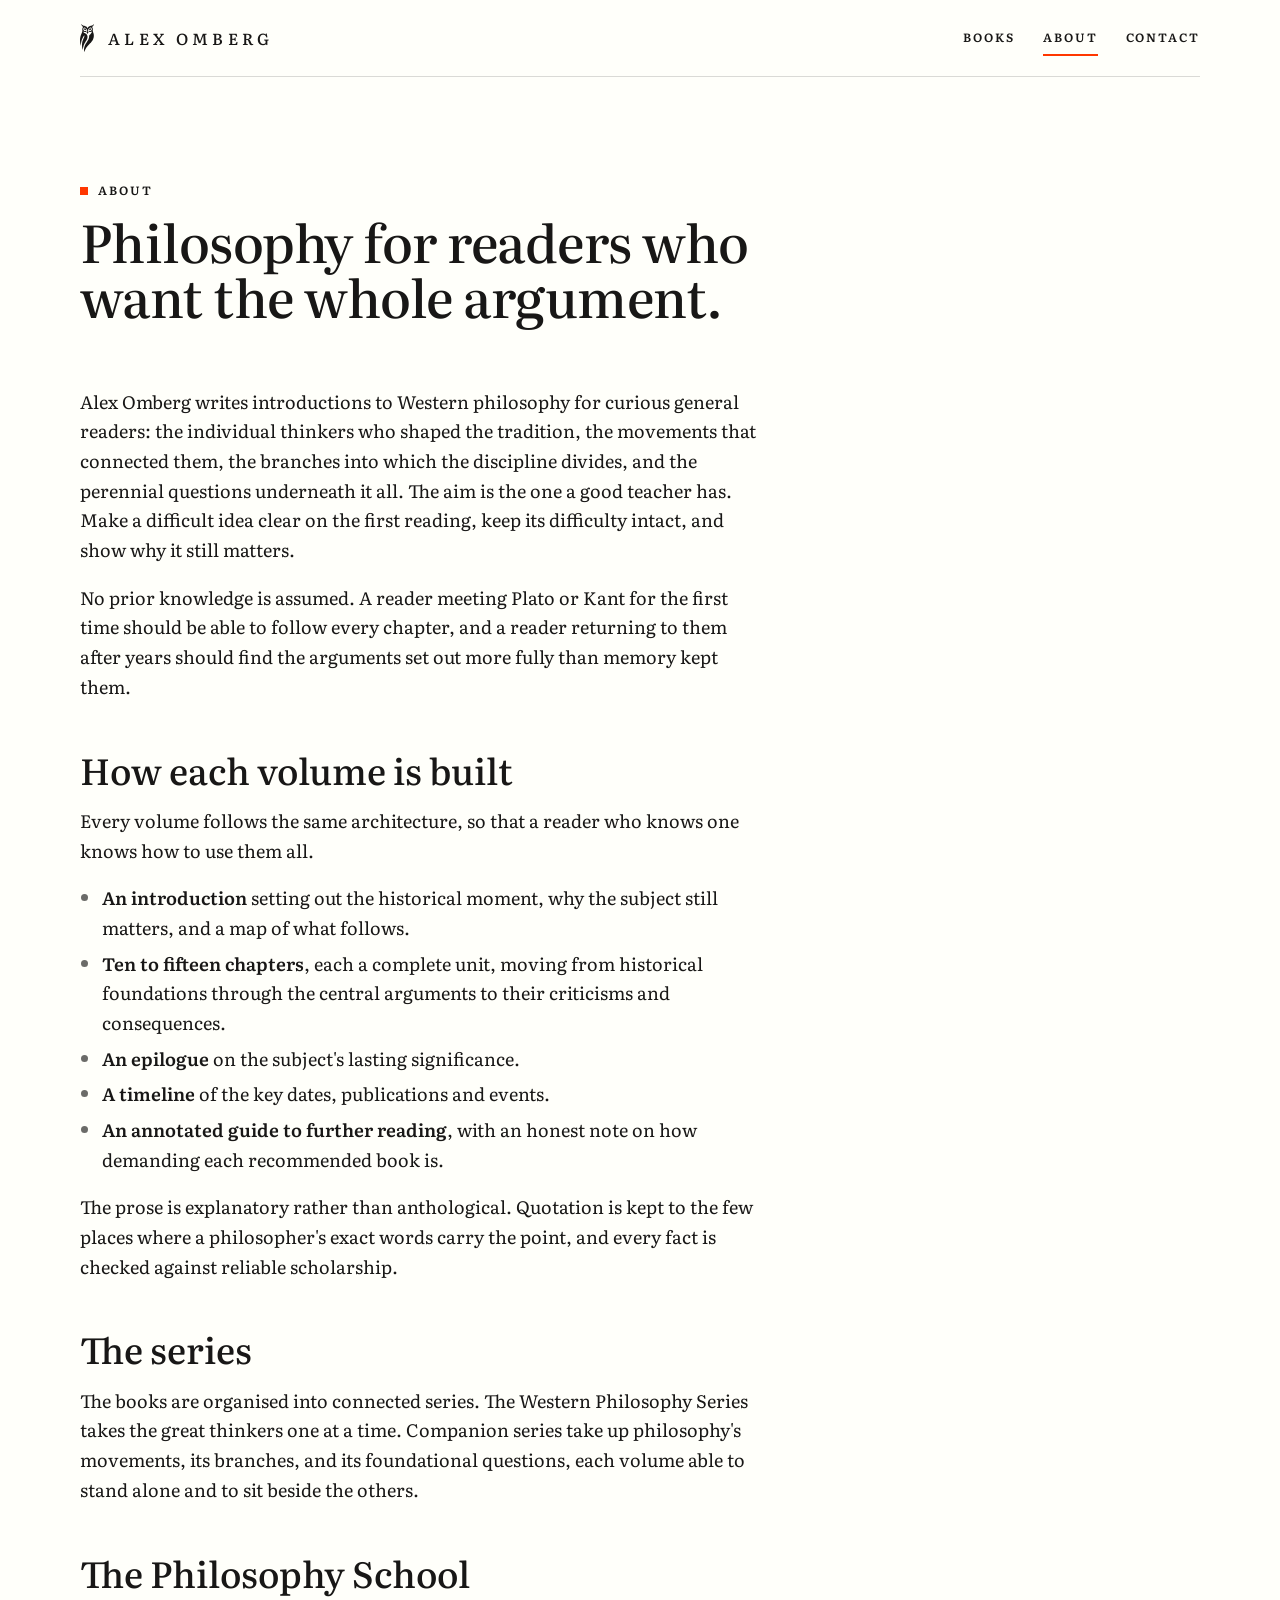
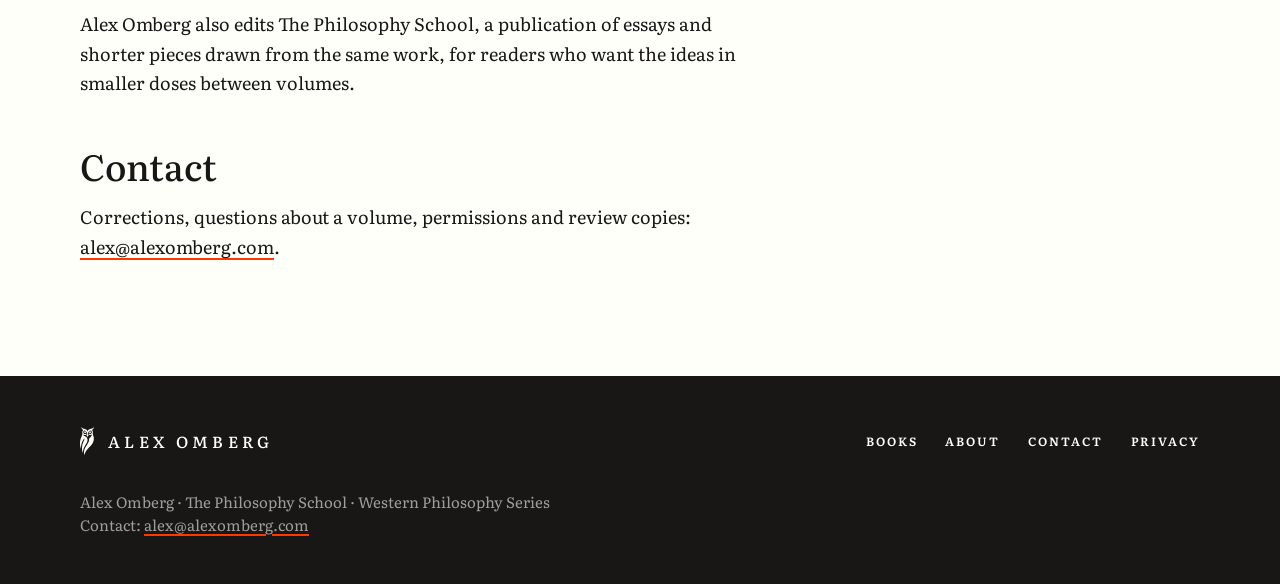
==== about/index.html @ 52570c65 "Initial commit" ====
<!doctype html>
<html lang="en">
<head>
<meta charset="utf-8">
<meta name="viewport" content="width=device-width, initial-scale=1">
<title>About · Alex Omberg</title>
<meta name="description" content="About Alex Omberg and the Western Philosophy Series: how each volume is built and who the books are for.">
<meta name="author" content="Alex Omberg">

<link rel="canonical" href="https://alexomberg.com/about/">
<link rel="me" href="https://www.amazon.com/author/alexomberg">
<link rel="me" href="https://substack.com/@alexomberg">
<link rel="me" href="https://www.threads.com/@alexomberg">
<link rel="me" href="https://www.instagram.com/alexomberg/">
<meta property="og:type" content="website">
<meta property="og:site_name" content="Alex Omberg">
<meta property="og:title" content="About">
<meta property="og:description" content="About Alex Omberg and the Western Philosophy Series: how each volume is built and who the books are for.">
<meta property="og:url" content="https://alexomberg.com/about/">
<meta property="og:image" content="https://alexomberg.com/assets/img/og-card.png">
<meta property="og:image:width" content="1200">
<meta property="og:image:height" content="630">
<meta property="og:image:alt" content="Alex Omberg owl mark and wordmark on warm paper">
<meta name="twitter:card" content="summary_large_image">
<meta name="twitter:title" content="About">
<meta name="twitter:description" content="About Alex Omberg and the Western Philosophy Series: how each volume is built and who the books are for.">
<meta name="twitter:image" content="https://alexomberg.com/assets/img/og-card.png">
<meta name="theme-color" content="#FFFFFA">
<link rel="icon" href="/favicon.svg" type="image/svg+xml">
<link rel="icon" href="/favicon-32.png" sizes="32x32" type="image/png">
<link rel="apple-touch-icon" href="/apple-touch-icon.png">
<link rel="preload" href="/assets/fonts/Literata-VF.woff2" as="font" type="font/woff2" crossorigin>
<link rel="stylesheet" href="/assets/site.css">
<script type="application/ld+json">{"@context": "https://schema.org", "@type": "Person", "@id": "https://alexomberg.com/#author", "name": "Alex Omberg", "url": "https://alexomberg.com/", "email": "mailto:alex@alexomberg.com", "description": "Alex Omberg writes clear, rigorous introductions to the thinkers, movements and questions of Western philosophy. Author of the Western Philosophy Series.", "knowsAbout": ["Philosophy", "History of philosophy", "Western philosophy"], "sameAs": ["https://www.amazon.com/author/alexomberg", "https://substack.com/@alexomberg", "https://www.threads.com/@alexomberg", "https://www.instagram.com/alexomberg/"]}</script>
</head>
<body>
<a class="skip-link" href="#main">Skip to content</a>
<div class="wrap">
<header class="ao-header">
 <a class="ao-lockup" href="/" aria-label="Alex Omberg, home"><img src="/assets/img/owl-ink.svg" alt="" width="14" height="28"><span class="ao-wordmark">Alex Omberg</span></a>
 <nav aria-label="Main"><ul class="ao-nav"><li><a href="/books/">Books</a></li><li><a href="/about/" aria-current="page">About</a></li><li><a href="/contact/">Contact</a></li></ul></nav>
</header>
</div>
<main id="main">
<div class="wrap">
 <div class="page-head stack-tight">
  <p class="ao-label"><span class="ao-marker" aria-hidden="true"></span>About</p>
  <h1 class="title-1">Philosophy for readers who want the whole argument.</h1>
 </div>
 <div class="ao-prose" style="padding-bottom:var(--space-9)">
<p>Alex Omberg writes introductions to Western philosophy for curious general readers: the individual thinkers who shaped the tradition, the movements that connected them, the branches into which the discipline divides, and the perennial questions underneath it all. The aim is the one a good teacher has. Make a difficult idea clear on the first reading, keep its difficulty intact, and show why it still matters.</p>
<p>No prior knowledge is assumed. A reader meeting Plato or Kant for the first time should be able to follow every chapter, and a reader returning to them after years should find the arguments set out more fully than memory kept them.</p>
<h2>How each volume is built</h2>
<p>Every volume follows the same architecture, so that a reader who knows one knows how to use them all.</p>
<ul>
<li><strong>An introduction</strong> setting out the historical moment, why the subject still matters, and a map of what follows.</li>
<li><strong>Ten to fifteen chapters</strong>, each a complete unit, moving from historical foundations through the central arguments to their criticisms and consequences.</li>
<li><strong>An epilogue</strong> on the subject's lasting significance.</li>
<li><strong>A timeline</strong> of the key dates, publications and events.</li>
<li><strong>An annotated guide to further reading</strong>, with an honest note on how demanding each recommended book is.</li>
</ul>
<p>The prose is explanatory rather than anthological. Quotation is kept to the few places where a philosopher's exact words carry the point, and every fact is checked against reliable scholarship.</p>
<h2>The series</h2>
<p>The books are organised into connected series. The Western Philosophy Series takes the great thinkers one at a time. Companion series take up philosophy's movements, its branches, and its foundational questions, each volume able to stand alone and to sit beside the others.</p>
<h2>The Philosophy School</h2>
<p>Alex Omberg also edits The Philosophy School, a publication of essays and shorter pieces drawn from the same work, for readers who want the ideas in smaller doses between volumes.</p>
<h2>Contact</h2>
<p>Corrections, questions about a volume, permissions and review copies: <a href="mailto:alex@alexomberg.com">alex@alexomberg.com</a>.</p>
 </div>
</div>
</main>
<footer class="ao-footer" data-theme="reversed">
 <div class="wrap">
  <div class="ao-footer__row">
   <a class="ao-lockup" href="/" aria-label="Alex Omberg, home"><img src="/assets/img/owl-paper.svg" alt="" width="14" height="28"><span class="ao-wordmark">Alex Omberg</span></a>
   <nav aria-label="Footer"><ul class="ao-nav"><li><a href="/books/">Books</a></li><li><a href="/about/">About</a></li><li><a href="/contact/">Contact</a></li><li><a href="/privacy/">Privacy</a></li></ul></nav>
  </div>
  <p class="ao-footer__fine">Alex Omberg · The Philosophy School · Western Philosophy Series<br>Contact: <a href="mailto:alex@alexomberg.com">alex@alexomberg.com</a></p>
 </div>
</footer>
</body>
</html>
---- assets/site.css ----
/* alexomberg.com — built on the Alex Omberg Design System (paper, ink, orange, Literata).
   Token values copied from the Design System's tokens.json; component rules follow bundle.css (ao- prefix). */

@font-face {
  font-family: "Literata";
  src: url("/assets/fonts/Literata-VF.woff2") format("woff2");
  font-weight: 200 900; font-style: normal; font-display: swap;
}
@font-face {
  font-family: "Literata";
  src: url("/assets/fonts/Literata-Italic-VF.woff2") format("woff2");
  font-weight: 200 900; font-style: italic; font-display: swap;
}

:root {
  --paper: #FFFFFA;
  --ink: #181716;
  --orange: #FF3700;

  --surface: #FFFFFA;
  --surface-alt: #F5F5F0;
  --text: #181716;
  --text-secondary: #464544;
  --text-muted: #6B6B68;
  --rule: #DADAD6;
  --control-border: #807F7D;
  --accent: var(--orange);
  --on-accent: var(--ink);
  --focus-ring: var(--orange);
  --link-underline: var(--orange);

  --font-serif: Literata, Georgia, "Times New Roman", serif;

  --space-1: 4px; --space-2: 8px; --space-3: 12px; --space-4: 16px; --space-5: 24px;
  --space-6: 32px; --space-7: 48px; --space-8: 64px; --space-9: 96px; --space-10: 128px;

  --stroke-hairline: 1px; --stroke-rule: 2px; --stroke-focus: 2px;
  --rule-length: 48px; --bracket-arm: 28px; --marker-size: 8px; --owl-inline: 28px;
  --measure: 68ch; --content-max: 1120px;

  color-scheme: light;
}
/* The reversed (ink) ground: the footer band only. */
[data-theme="reversed"] {
  --surface: #181716;
  --surface-alt: #282726;
  --text: #FFFFFA;
  --text-secondary: #D1D1CC;
  --text-muted: #9E9E9A;
  --rule: #464544;
  --control-border: #878683;
}

/* ---------- Base ---------- */
*, *::before, *::after { box-sizing: border-box; }
html { -webkit-text-size-adjust: 100%; }
body {
  margin: 0; background: var(--surface); color: var(--text);
  font-family: var(--font-serif); font-optical-sizing: auto;
  font-size: 18px; line-height: 1.65;
  -webkit-font-smoothing: antialiased; text-rendering: optimizeLegibility;
  min-height: 100vh; display: flex; flex-direction: column;
}
main { flex: 1; }
img { max-width: 100%; height: auto; }
a:focus-visible, button:focus-visible, input:focus-visible, summary:focus-visible {
  outline: var(--stroke-focus) solid var(--focus-ring); outline-offset: 3px;
}
.skip-link {
  position: absolute; left: var(--space-4); top: -100px; z-index: 10;
  background: var(--ink); color: var(--paper); padding: var(--space-2) var(--space-4);
  font-size: 15px; font-weight: 600; text-decoration: none;
}
.skip-link:focus { top: var(--space-2); }
.visually-hidden {
  position: absolute !important; width: 1px; height: 1px; padding: 0; margin: -1px;
  overflow: hidden; clip: rect(0 0 0 0); white-space: nowrap; border: 0;
}

.wrap { width: 100%; max-width: calc(var(--content-max) + 2 * var(--space-6)); margin: 0 auto; padding: 0 var(--space-4); }
@media (min-width: 640px) { .wrap { padding: 0 var(--space-6); } }

.section { padding: var(--space-8) 0; }
@media (min-width: 640px) { .section { padding: var(--space-9) 0; } }
.section + .section { border-top: var(--stroke-hairline) solid var(--rule); }

/* ---------- Editorial devices ---------- */
.ao-rule { display: block; width: var(--rule-length); height: var(--stroke-rule); background: var(--accent); border: 0; margin: 0; }
.ao-marker { display: inline-block; flex: none; width: var(--marker-size); height: var(--marker-size); background: var(--accent); }
.ao-label {
  display: inline-flex; align-items: center; gap: calc(var(--space-2) + 2px);
  font-size: 12px; line-height: 1.3; font-weight: 600; letter-spacing: 0.16em;
  text-transform: uppercase; color: var(--text); margin: 0;
}
.ao-label--secondary { color: var(--text-secondary); }
.ao-index {
  font-size: 19px; line-height: 1; font-weight: 700; letter-spacing: 0.04em;
  font-variant-numeric: lining-nums tabular-nums; color: var(--accent);
}
.ao-corner { display: block; width: var(--bracket-arm); height: var(--bracket-arm); border: 0 solid var(--accent); }
.ao-corner--tl { border-top-width: var(--stroke-rule); border-left-width: var(--stroke-rule); }

/* ---------- Logo ---------- */
.ao-lockup { display: inline-flex; align-items: center; gap: 14px; color: var(--text); text-decoration: none; }
.ao-lockup img { display: block; height: var(--owl-inline); width: auto; }
.ao-wordmark {
  font-size: 16px; line-height: 1; font-weight: 500; letter-spacing: 0.26em;
  margin-right: -0.26em; text-transform: uppercase; white-space: nowrap;
}

/* ---------- Header ---------- */
.ao-header {
  display: flex; align-items: center; justify-content: space-between; gap: var(--space-4); flex-wrap: wrap;
  padding: 20px 0; border-bottom: var(--stroke-hairline) solid var(--rule);
}
.ao-nav { display: flex; gap: 28px; flex-wrap: wrap; margin: 0; padding: 0; list-style: none; }
.ao-nav a {
  font-size: 12px; font-weight: 600; letter-spacing: 0.16em; text-transform: uppercase;
  color: var(--text); text-decoration: none; padding: 6px 0; display: inline-block;
  border-bottom: var(--stroke-rule) solid transparent;
}
.ao-nav a:hover { border-bottom-color: var(--rule); }
.ao-nav a[aria-current="page"] { border-bottom-color: var(--accent); }
@media (max-width: 480px) { .ao-nav { gap: 20px; } }

/* ---------- Type ---------- */
.display { font-size: 44px; line-height: 0.98; font-weight: 500; letter-spacing: -0.015em; margin: 0; text-wrap: balance; }
@media (min-width: 640px) { .display { font-size: 72px; } }
.title-1 { font-size: 36px; line-height: 1.04; font-weight: 500; letter-spacing: -0.01em; margin: 0; text-wrap: balance; }
@media (min-width: 640px) { .title-1 { font-size: 52px; } }
.title-2 { font-size: 28px; line-height: 1.12; font-weight: 500; letter-spacing: -0.005em; margin: 0; text-wrap: balance; }
@media (min-width: 640px) { .title-2 { font-size: 36px; } }
.lead { font-size: 21px; line-height: 1.55; margin: 0; max-width: var(--measure); }
.muted { color: var(--text-muted); }
.small { font-size: 15px; line-height: 1.5; }

.stack > * + * { margin-top: var(--space-5); }
.stack-tight > * + * { margin-top: var(--space-3); }

/* ---------- Prose ---------- */
.ao-prose { max-width: var(--measure); color: var(--text); }
.ao-prose h1 { font-size: 36px; line-height: 1.04; font-weight: 500; letter-spacing: -0.01em; margin: 0 0 24px; }
.ao-prose h2 { font-size: 28px; line-height: 1.12; font-weight: 500; margin: 48px 0 16px; }
.ao-prose h3 { font-size: 22px; line-height: 1.3; font-weight: 600; margin: 32px 0 12px; }
@media (min-width: 640px) { .ao-prose h1 { font-size: 52px; } .ao-prose h2 { font-size: 36px; } .ao-prose h3 { font-size: 26px; line-height: 1.25; } }
.ao-prose p, .ao-prose li { font-size: 18px; line-height: 1.65; }
.ao-prose p { margin: 0 0 18px; }
.ao-prose ul { margin: 0 0 18px; padding-left: 1.2em; }
.ao-prose li { margin-bottom: 6px; }
.ao-prose li::marker { color: var(--text-muted); }
.ao-prose .ao-lead { font-size: 21px; line-height: 1.55; }
.ao-prose hr { border: 0; height: var(--stroke-hairline); background: var(--rule); margin: 40px 0; }
.ao-prose a, .ao-link {
  color: var(--text); text-decoration-line: underline; text-decoration-color: var(--link-underline);
  text-decoration-thickness: 2px; text-underline-offset: 0.22em;
}
.ao-prose a:hover, .ao-link:hover { text-decoration-thickness: 3px; }
.ao-prose em { font-style: italic; }
.ao-prose strong { font-weight: 600; }

/* ---------- Buttons ---------- */
.ao-button {
  display: inline-flex; align-items: center; justify-content: center; gap: 10px;
  min-height: 48px; padding: 12px 24px;
  font-family: var(--font-serif); font-size: 16px; line-height: 1.2; font-weight: 600; letter-spacing: 0.02em;
  background: var(--accent); color: var(--on-accent);
  border: var(--stroke-rule) solid var(--accent); border-radius: 0;
  text-decoration: none; cursor: pointer;
}
.ao-button:hover { background: var(--ink); border-color: var(--ink); color: var(--paper); }
.ao-button--secondary { background: transparent; color: var(--text); border: 1.5px solid var(--control-border); }
.ao-button--secondary:hover { background: transparent; color: var(--text); border-color: var(--text); }
.actions { display: flex; flex-wrap: wrap; gap: var(--space-3); }

/* ---------- Hero ---------- */
.hero { display: grid; gap: var(--space-7); align-items: center; padding: var(--space-8) 0; }
.hero__owl { display: none; }
@media (min-width: 860px) {
  .hero { grid-template-columns: minmax(0, 1fr) 220px; gap: var(--space-9); padding: var(--space-10) 0 var(--space-9); }
  .hero__owl { display: block; justify-self: end; width: 150px; }
  .hero__owl img { display: block; width: 100%; height: auto; }
}

/* ---------- Section head ---------- */
.section-head { display: flex; justify-content: space-between; align-items: flex-end; gap: var(--space-4); flex-wrap: wrap; margin-bottom: var(--space-6); }
.section-head .stack-tight { max-width: var(--measure); }

/* ---------- Books ---------- */
.series { margin-top: var(--space-8); }
.series:first-of-type { margin-top: 0; }
.series__head { margin-bottom: var(--space-5); max-width: var(--measure); }
.series__head p { margin: var(--space-3) 0 0; color: var(--text-secondary); }
.book-list { list-style: none; margin: 0; padding: 0; border-bottom: var(--stroke-hairline) solid var(--rule); }

.ao-book {
  display: grid; grid-template-columns: 120px minmax(0, 1fr); gap: var(--space-5); align-items: start;
  padding: var(--space-5) 0; border-top: var(--stroke-hairline) solid var(--rule);
}
.ao-book--text { grid-template-columns: 48px minmax(0, 1fr); }
.ao-book__cover { width: 120px; aspect-ratio: 2 / 3; background: var(--surface-alt); display: block; object-fit: cover; }
.ao-book__title { font-size: 24px; line-height: 1.25; font-weight: 600; margin: 8px 0 6px; text-wrap: balance; }
@media (min-width: 640px) { .ao-book__title { font-size: 26px; } }
.ao-book__subtitle { font-size: 17px; line-height: 1.5; font-style: italic; color: var(--text-secondary); margin: 0 0 12px; max-width: var(--measure); }
.ao-book__desc { font-size: 18px; line-height: 1.6; color: var(--text-secondary); margin: 0 0 14px; max-width: var(--measure); }
.ao-book__links { display: flex; flex-wrap: wrap; gap: var(--space-2) var(--space-5); font-size: 16px; margin: 0; padding: 0; list-style: none; }
.ao-book .ao-index { padding-top: 10px; }
@media (max-width: 480px) {
  .ao-book { grid-template-columns: 88px minmax(0, 1fr); gap: var(--space-4); }
  .ao-book__cover { width: 88px; }
  .ao-book--text { grid-template-columns: 36px minmax(0, 1fr); }
}

/* Featured strip on the home page */
.featured { list-style: none; margin: 0; padding: 0; display: grid; gap: 0; border-bottom: var(--stroke-hairline) solid var(--rule); }
@media (min-width: 760px) { .featured { grid-template-columns: repeat(3, minmax(0, 1fr)); gap: var(--space-6); border-bottom: 0; } }
.featured li { border-top: var(--stroke-hairline) solid var(--rule); padding: var(--space-5) 0; }
@media (min-width: 760px) { .featured li { border-top: var(--stroke-rule) solid var(--ink); } }
.featured h3 { font-size: 24px; line-height: 1.25; font-weight: 600; margin: var(--space-3) 0 var(--space-2); text-wrap: balance; }
.featured p { margin: 0 0 var(--space-3); color: var(--text-secondary); font-size: 17px; line-height: 1.55; }

/* ---------- Signup ---------- */
.signup-band { display: grid; gap: var(--space-6); }
@media (min-width: 860px) { .signup-band { grid-template-columns: minmax(0, 1fr) minmax(0, 520px); gap: var(--space-9); align-items: end; } }
.ao-signup { max-width: 520px; }
.ao-signup__label { display: block; font-size: 12px; font-weight: 600; letter-spacing: 0.16em; text-transform: uppercase; margin: 0 0 10px; color: var(--text); }
.ao-signup__row { display: flex; gap: var(--space-2); flex-wrap: wrap; }
.ao-input {
  flex: 1 1 240px; min-height: 48px; padding: 10px 14px; min-width: 0;
  font-family: var(--font-serif); font-size: 17px; color: var(--text);
  background: var(--surface); border: 1.5px solid var(--control-border); border-radius: 0;
}
.ao-input::placeholder { color: var(--text-muted); }
.ao-signup__hint { font-size: 15px; line-height: 1.5; color: var(--text-muted); margin: 10px 0 0; }
.ao-signup__hint a { color: var(--text-muted); text-decoration-color: var(--link-underline); text-decoration-thickness: 2px; text-underline-offset: 0.22em; }
.field-stack { display: grid; gap: var(--space-3); }

/* ---------- Contact block ---------- */
.contact-email {
  display: inline-block; font-size: 26px; line-height: 1.3; font-weight: 500; word-break: break-word;
  color: var(--text); text-decoration: underline; text-decoration-color: var(--link-underline);
  text-decoration-thickness: 2px; text-underline-offset: 0.2em;
}
@media (min-width: 640px) { .contact-email { font-size: 36px; } }
.contact-email:hover { text-decoration-thickness: 3px; }

.elsewhere { list-style: none; margin: 0; padding: 0; border-bottom: var(--stroke-hairline) solid var(--rule); max-width: var(--measure); }
.elsewhere li { border-top: var(--stroke-hairline) solid var(--rule); padding: var(--space-4) 0; display: flex; justify-content: space-between; gap: var(--space-4); flex-wrap: wrap; align-items: baseline; }
.elsewhere .ao-label { min-width: 9em; }

/* ---------- Footer (the page's one ink band) ---------- */
.ao-footer { background: var(--surface); color: var(--text); padding: var(--space-7) 0; }
.ao-footer__row { display: flex; justify-content: space-between; align-items: center; gap: var(--space-5); flex-wrap: wrap; }
.ao-footer .ao-nav a { color: var(--text); }
.ao-footer__fine { font-size: 15px; line-height: 1.5; color: var(--text-muted); margin: var(--space-6) 0 0; }
.ao-footer__fine a { color: var(--text-muted); text-decoration-color: var(--link-underline); text-decoration-thickness: 2px; text-underline-offset: 0.22em; }

/* ---------- Page head ---------- */
.page-head { padding: var(--space-8) 0 var(--space-7); }
@media (min-width: 640px) { .page-head { padding: var(--space-9) 0 var(--space-8); } }
.page-head .stack-tight > .title-1 { margin-top: var(--space-4); }
.page-head .lead { margin-top: var(--space-5); color: var(--text); }

/* ---------- Covers ---------- */
.ao-book__cover--empty, .featured__cover.ao-book__cover--empty {
  display: flex; align-items: flex-end; padding: 10px;
  background: var(--surface-alt); border-top: var(--stroke-rule) solid var(--ink);
}
.ao-book__cover--empty span {
  font-size: 13px; line-height: 1.2; font-weight: 600; color: var(--text-secondary);
  overflow-wrap: anywhere; hyphens: auto;
}
@media (max-width: 480px) { .ao-book__cover--empty span { font-size: 11px; } }
.ao-book { scroll-margin-top: var(--space-6); }
.series { scroll-margin-top: var(--space-6); }

.featured__cover { display: block; width: 160px; aspect-ratio: 2 / 3; object-fit: cover; background: var(--surface-alt); margin-bottom: var(--space-5); }
@media (max-width: 759px) {
  .featured li { display: grid; grid-template-columns: 96px minmax(0, 1fr); column-gap: var(--space-4); align-items: start; }
  .featured__cover { width: 96px; margin: 0; grid-row: 1 / span 3; }
  .featured h3 { margin-top: var(--space-2); }
}

/* ---------- Series index (Books page) ---------- */
.series-toc { margin-top: var(--space-7); }
.series-toc ul { list-style: none; margin: var(--space-3) 0 0; padding: 0; display: flex; flex-wrap: wrap; gap: var(--space-2) var(--space-5); }
.series-toc li { font-size: 16px; }
.series-toc .muted { font-size: 15px; font-variant-numeric: tabular-nums; margin-left: 2px; }
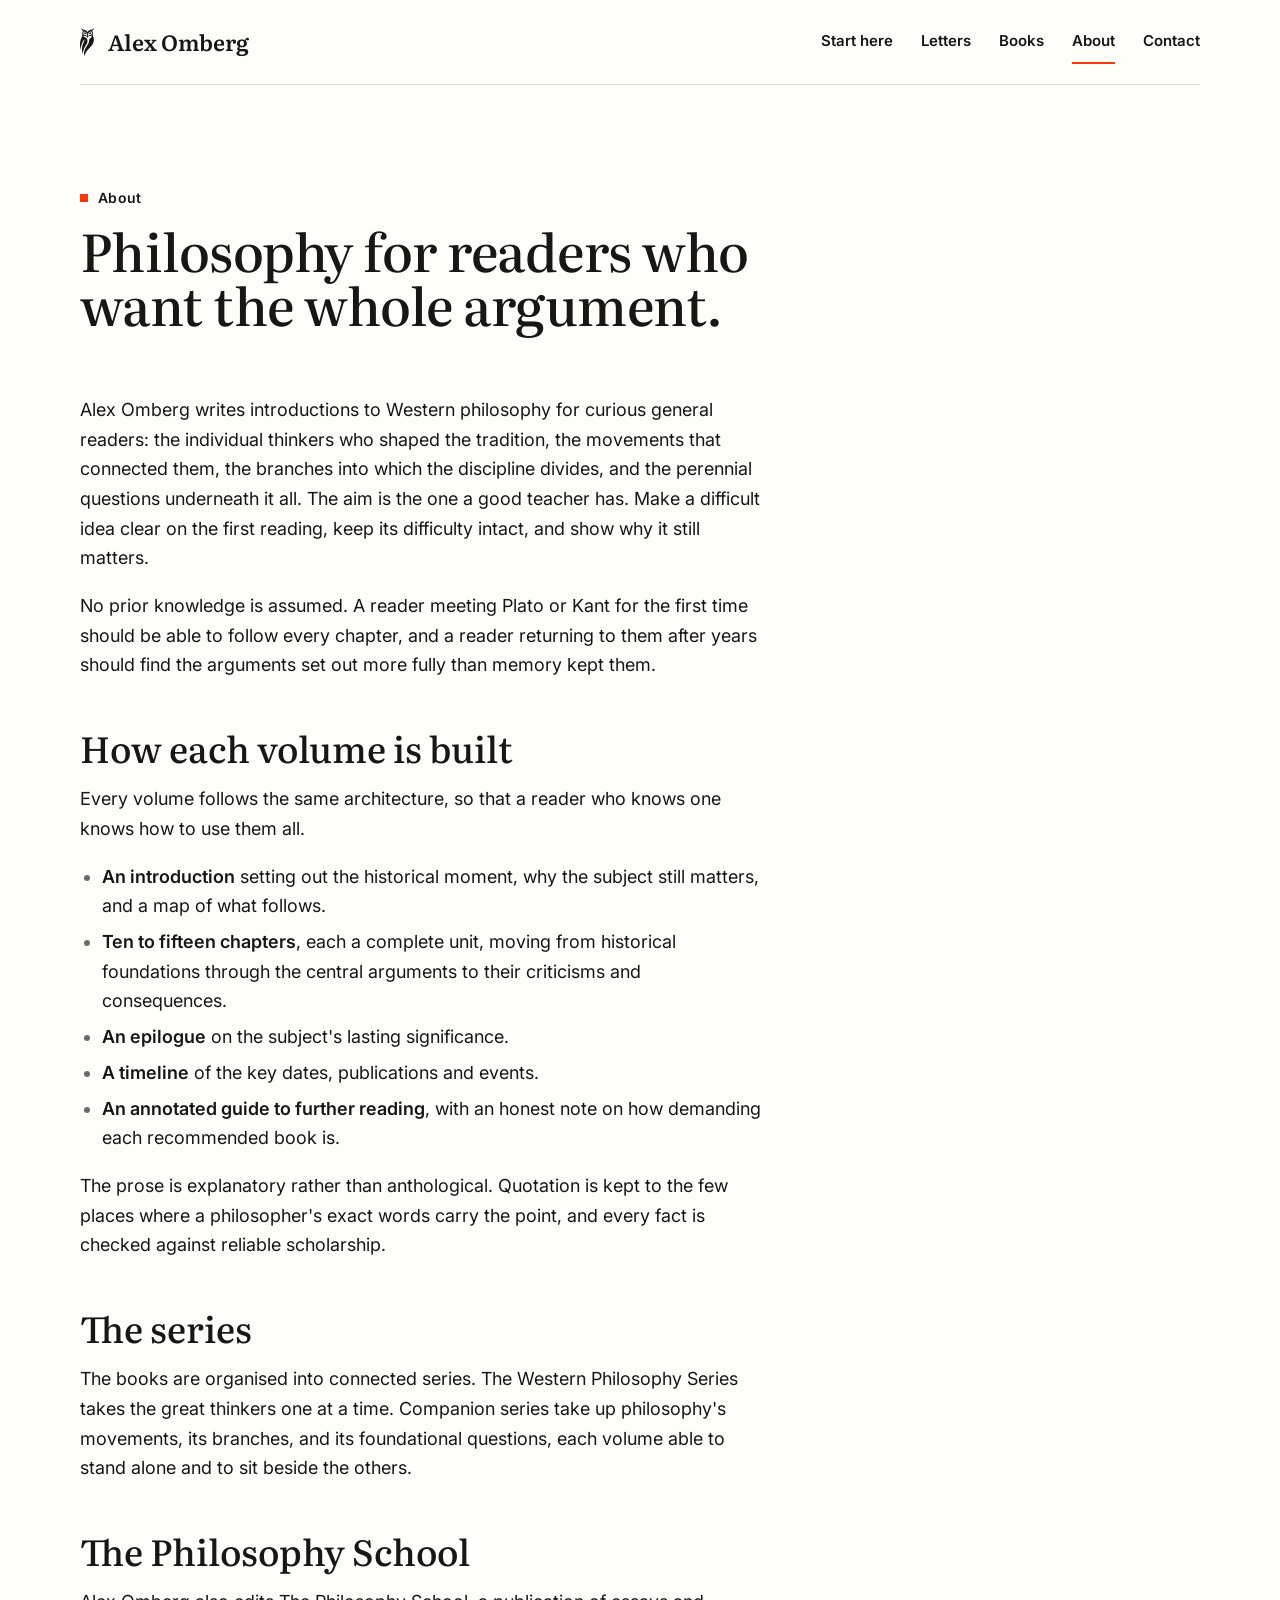
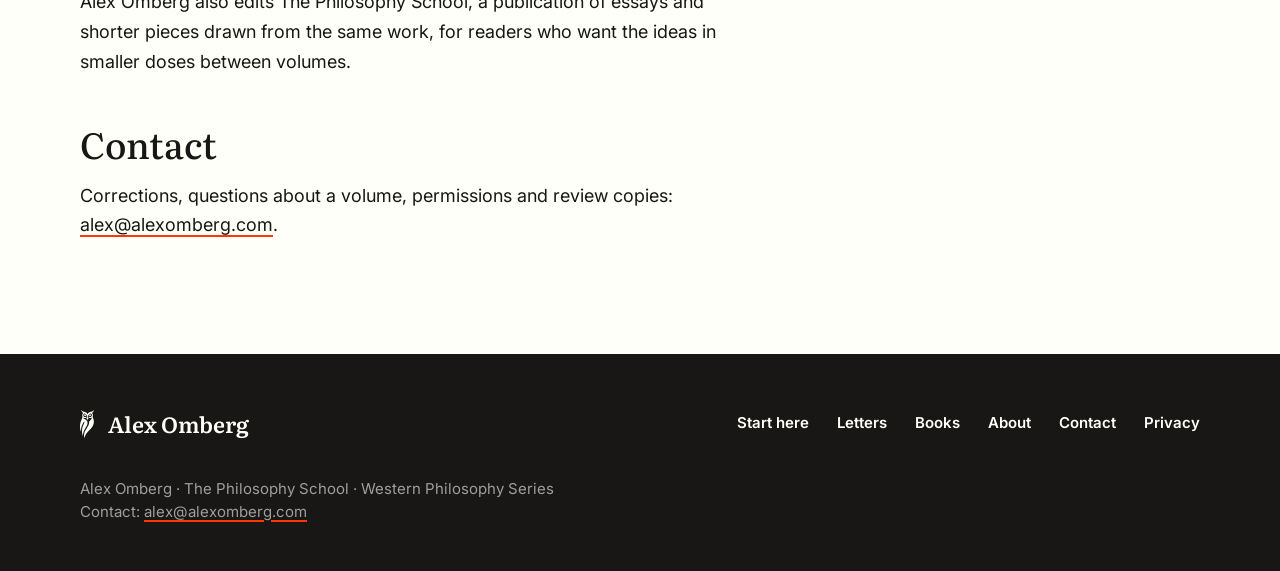
==== commit 97ffeb73: "Add reading guide and letters archive for the content pilot" ====
--- a/about/index.html
+++ b/about/index.html
@@ -38,7 +38,7 @@
 <div class="wrap">
 <header class="ao-header">
  <a class="ao-lockup" href="/" aria-label="Alex Omberg, home"><img src="/assets/img/owl-ink.svg" alt="" width="14" height="28"><span class="ao-wordmark">Alex Omberg</span></a>
- <nav aria-label="Main"><ul class="ao-nav"><li><a href="/books/">Books</a></li><li><a href="/about/" aria-current="page">About</a></li><li><a href="/contact/">Contact</a></li></ul></nav>
+ <nav aria-label="Main"><ul class="ao-nav"><li><a href="/start-here/">Start here</a></li><li><a href="/letters/">Letters</a></li><li><a href="/books/">Books</a></li><li><a href="/about/" aria-current="page">About</a></li><li><a href="/contact/">Contact</a></li></ul></nav>
 </header>
 </div>
 <main id="main">
@@ -73,7 +73,7 @@
  <div class="wrap">
   <div class="ao-footer__row">
    <a class="ao-lockup" href="/" aria-label="Alex Omberg, home"><img src="/assets/img/owl-paper.svg" alt="" width="14" height="28"><span class="ao-wordmark">Alex Omberg</span></a>
-   <nav aria-label="Footer"><ul class="ao-nav"><li><a href="/books/">Books</a></li><li><a href="/about/">About</a></li><li><a href="/contact/">Contact</a></li><li><a href="/privacy/">Privacy</a></li></ul></nav>
+   <nav aria-label="Footer"><ul class="ao-nav"><li><a href="/start-here/">Start here</a></li><li><a href="/letters/">Letters</a></li><li><a href="/books/">Books</a></li><li><a href="/about/">About</a></li><li><a href="/contact/">Contact</a></li><li><a href="/privacy/">Privacy</a></li></ul></nav>
   </div>
   <p class="ao-footer__fine">Alex Omberg · The Philosophy School · Western Philosophy Series<br>Contact: <a href="mailto:alex@alexomberg.com">alex@alexomberg.com</a></p>
  </div>
--- a/assets/site.css
+++ b/assets/site.css
@@ -29,6 +29,7 @@
   --focus-ring: var(--orange);
   --link-underline: var(--orange);
 
+  --font-sans: Inter, Arial, sans-serif;
   --font-serif: Literata, Georgia, "Times New Roman", serif;
 
   --space-1: 4px; --space-2: 8px; --space-3: 12px; --space-4: 16px; --space-5: 24px;
@@ -56,7 +57,7 @@
 html { -webkit-text-size-adjust: 100%; }
 body {
   margin: 0; background: var(--surface); color: var(--text);
-  font-family: var(--font-serif); font-optical-sizing: auto;
+  font-family: var(--font-sans); font-optical-sizing: auto;
   font-size: 18px; line-height: 1.65;
   -webkit-font-smoothing: antialiased; text-rendering: optimizeLegibility;
   min-height: 100vh; display: flex; flex-direction: column;
@@ -162,7 +163,7 @@
 .ao-button {
   display: inline-flex; align-items: center; justify-content: center; gap: 10px;
   min-height: 48px; padding: 12px 24px;
-  font-family: var(--font-serif); font-size: 16px; line-height: 1.2; font-weight: 600; letter-spacing: 0.02em;
+  font-family: var(--font-sans); font-size: 16px; line-height: 1.2; font-weight: 600; letter-spacing: 0.02em;
   background: var(--accent); color: var(--on-accent);
   border: var(--stroke-rule) solid var(--accent); border-radius: 0;
   text-decoration: none; cursor: pointer;
@@ -226,7 +227,7 @@
 .ao-signup__row { display: flex; gap: var(--space-2); flex-wrap: wrap; }
 .ao-input {
   flex: 1 1 240px; min-height: 48px; padding: 10px 14px; min-width: 0;
-  font-family: var(--font-serif); font-size: 17px; color: var(--text);
+  font-family: var(--font-sans); font-size: 17px; color: var(--text);
   background: var(--surface); border: 1.5px solid var(--control-border); border-radius: 0;
 }
 .ao-input::placeholder { color: var(--text-muted); }
@@ -285,3 +286,22 @@
 .series-toc ul { list-style: none; margin: var(--space-3) 0 0; padding: 0; display: flex; flex-wrap: wrap; gap: var(--space-2) var(--space-5); }
 .series-toc li { font-size: 16px; }
 .series-toc .muted { font-size: 15px; font-variant-numeric: tabular-nums; margin-left: 2px; }
+
+/* Public voice and typography from Brand System v6. */
+@font-face { font-family: Inter; src: url('/assets/fonts/Inter-Latin-VF.woff2') format('woff2'); font-weight: 100 900; font-style: normal; font-display: swap; }
+h1, h2, h3, .ao-wordmark { font-family: var(--font-serif); }
+.ao-wordmark { font-size: 22px; font-weight: 600; letter-spacing: 0; margin-right: 0; text-transform: none; line-height: 1.2; }
+.ao-nav a { text-transform: none; letter-spacing: 0; font-size: 15px; min-height: 44px; display: inline-flex; align-items: center; }
+.ao-label { text-transform: none; letter-spacing: 0.02em; font-size: 14px; }
+.display { line-height: 1.08; }
+.ao-prose { max-width: 62ch; }
+.reading-guide { padding-bottom: var(--space-9); }
+.reading-guide h2:first-child { margin-top: 0; }
+.letter-page { max-width: 850px; }
+.letter-signup { margin: var(--space-8) 0; padding-top: var(--space-7); border-top: 1px solid var(--rule); }
+.letter-signup > p { max-width: 62ch; }
+.source-note { border-top: 1px solid var(--rule); margin-top: var(--space-7); padding-bottom: var(--space-5); }
+.letter-list { padding: 0; list-style: none; max-width: 62ch; }
+.letter-list li { padding: var(--space-6) 0; border-top: 1px solid var(--rule); }
+.letter-list time { color: var(--text-muted); font-size: 15px; }
+@media (max-width: 480px) { .ao-nav { gap: 8px 18px; } .display { font-size: 40px; } }
